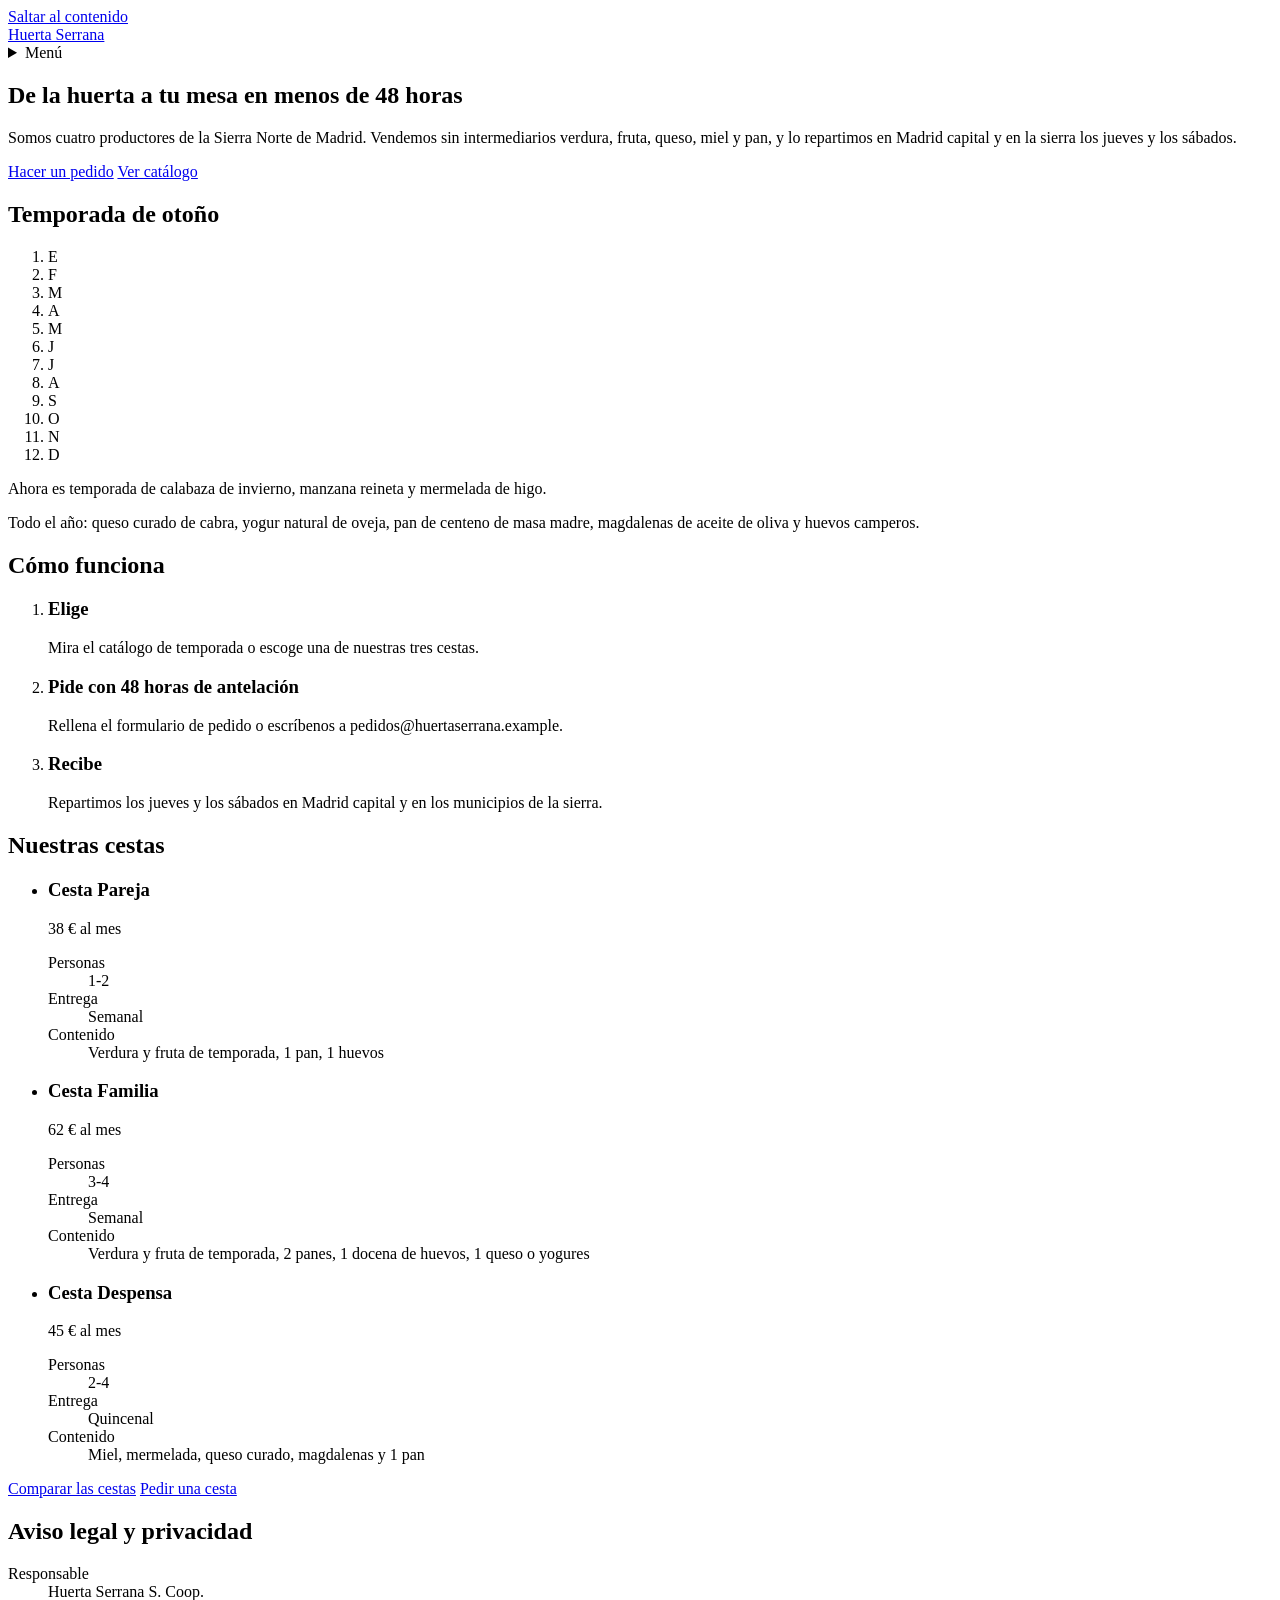
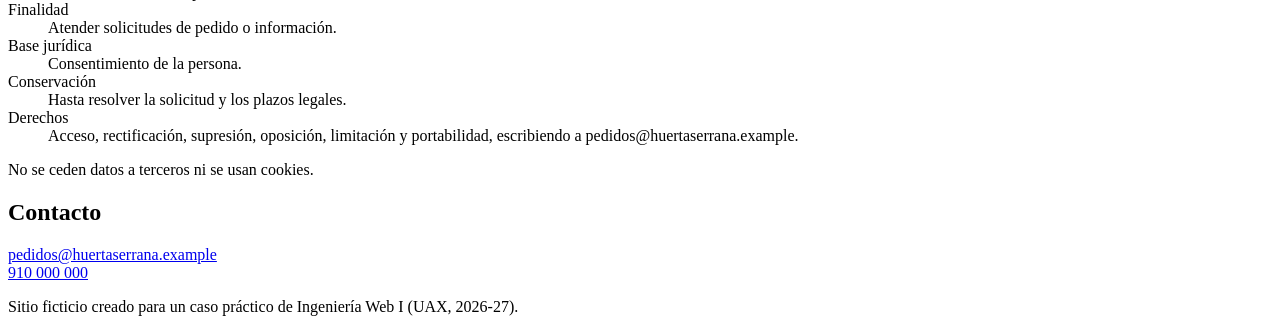
==== index.html @ 0a8d29fd "feat: esqueleto HTML semántico de la página de inicio" ====
<!doctype html>
<html lang="es">
  <head>
    <meta charset="utf-8">
    <meta name="viewport" content="width=device-width, initial-scale=1">
    <title>Huerta Serrana · De la huerta a tu mesa en menos de 48 horas</title>
    <meta name="description" content="Cooperativa de cuatro productores de la Sierra Norte de Madrid. Verdura, fruta, queso, miel y pan de temporada con reparto los jueves y los sábados.">
    <link rel="stylesheet" href="css/tokens.css">
  </head>
  <body>
    <a class="saltar" href="#contenido">Saltar al contenido</a>

    <header class="cabecera">
      <a class="cabecera__logo" href="index.html">Huerta Serrana</a>
      <details class="menu">
        <summary class="menu__boton">Menú</summary>
        <nav class="menu__nav" aria-label="Principal">
          <ul class="menu__lista">
            <li><a class="menu__enlace" href="index.html" aria-current="page">Inicio</a></li>
            <li><a class="menu__enlace" href="catalogo.html">Catálogo</a></li>
            <li><a class="menu__enlace" href="productores.html">Productores</a></li>
            <li><a class="menu__enlace" href="contacto.html">Contacto y pedido</a></li>
          </ul>
        </nav>
      </details>
    </header>

    <main id="contenido" tabindex="-1">
      <section class="portada">
        <h1 class="portada__titulo">De la huerta a tu mesa en menos de 48 horas</h1>
        <p class="portada__texto">
          Somos cuatro productores de la Sierra Norte de Madrid. Vendemos sin intermediarios
          verdura, fruta, queso, miel y pan, y lo repartimos en Madrid capital y en la sierra
          los jueves y los sábados.
        </p>
        <p class="portada__acciones">
          <a class="boton" href="contacto.html#pedido">Hacer un pedido</a>
          <a class="enlace-flecha" href="catalogo.html">Ver catálogo</a>
        </p>
      </section>

      <aside class="aviso" aria-labelledby="aviso-titulo">
        <h2 class="aviso__titulo" id="aviso-titulo">Temporada de otoño</h2>
        <ol class="meses" aria-hidden="true">
          <li class="meses__mes">E</li>
          <li class="meses__mes">F</li>
          <li class="meses__mes">M</li>
          <li class="meses__mes">A</li>
          <li class="meses__mes">M</li>
          <li class="meses__mes">J</li>
          <li class="meses__mes">J</li>
          <li class="meses__mes">A</li>
          <li class="meses__mes meses__mes--actual">S</li>
          <li class="meses__mes meses__mes--actual">O</li>
          <li class="meses__mes meses__mes--actual">N</li>
          <li class="meses__mes">D</li>
        </ol>
        <p class="aviso__texto">
          Ahora es temporada de calabaza de invierno, manzana reineta y mermelada de higo.
        </p>
        <p class="aviso__texto">
          Todo el año: queso curado de cabra, yogur natural de oveja, pan de centeno de masa
          madre, magdalenas de aceite de oliva y huevos camperos.
        </p>
      </aside>

      <section class="pasos" aria-labelledby="pasos-titulo">
        <h2 id="pasos-titulo">Cómo funciona</h2>
        <ol class="pasos__lista">
          <li class="pasos__paso">
            <h3 class="pasos__titulo">Elige</h3>
            <p>Mira el catálogo de temporada o escoge una de nuestras tres cestas.</p>
          </li>
          <li class="pasos__paso">
            <h3 class="pasos__titulo">Pide con 48 horas de antelación</h3>
            <p>Rellena el formulario de pedido o escríbenos a pedidos@huertaserrana.example.</p>
          </li>
          <li class="pasos__paso">
            <h3 class="pasos__titulo">Recibe</h3>
            <p>Repartimos los jueves y los sábados en Madrid capital y en los municipios de la sierra.</p>
          </li>
        </ol>
      </section>

      <section class="cestas" aria-labelledby="cestas-titulo">
        <h2 id="cestas-titulo">Nuestras cestas</h2>
        <ul class="cestas__lista">
          <li>
            <article class="etiqueta">
              <h3 class="etiqueta__nombre">Cesta Pareja</h3>
              <p class="etiqueta__precio">
                <data value="38">38 €</data> <span class="etiqueta__unidad">al mes</span>
              </p>
              <dl class="etiqueta__datos">
                <dt>Personas</dt>
                <dd>1-2</dd>
                <dt>Entrega</dt>
                <dd>Semanal</dd>
                <dt>Contenido</dt>
                <dd>Verdura y fruta de temporada, 1 pan, 1 huevos</dd>
              </dl>
            </article>
          </li>
          <li>
            <article class="etiqueta">
              <h3 class="etiqueta__nombre">Cesta Familia</h3>
              <p class="etiqueta__precio">
                <data value="62">62 €</data> <span class="etiqueta__unidad">al mes</span>
              </p>
              <dl class="etiqueta__datos">
                <dt>Personas</dt>
                <dd>3-4</dd>
                <dt>Entrega</dt>
                <dd>Semanal</dd>
                <dt>Contenido</dt>
                <dd>Verdura y fruta de temporada, 2 panes, 1 docena de huevos, 1 queso o yogures</dd>
              </dl>
            </article>
          </li>
          <li>
            <article class="etiqueta">
              <h3 class="etiqueta__nombre">Cesta Despensa</h3>
              <p class="etiqueta__precio">
                <data value="45">45 €</data> <span class="etiqueta__unidad">al mes</span>
              </p>
              <dl class="etiqueta__datos">
                <dt>Personas</dt>
                <dd>2-4</dd>
                <dt>Entrega</dt>
                <dd>Quincenal</dd>
                <dt>Contenido</dt>
                <dd>Miel, mermelada, queso curado, magdalenas y 1 pan</dd>
              </dl>
            </article>
          </li>
        </ul>
        <p class="cestas__acciones">
          <a class="enlace-flecha" href="contacto.html#comparar">Comparar las cestas</a>
          <a class="enlace-flecha" href="contacto.html#pedido">Pedir una cesta</a>
        </p>
      </section>
    </main>

    <footer class="pie">
      <section class="pie__bloque" id="privacidad" aria-labelledby="privacidad-titulo">
        <h2 class="pie__titulo" id="privacidad-titulo">Aviso legal y privacidad</h2>
        <dl class="pie__datos">
          <dt>Responsable</dt>
          <dd>Huerta Serrana S. Coop.</dd>
          <dt>Finalidad</dt>
          <dd>Atender solicitudes de pedido o información.</dd>
          <dt>Base jurídica</dt>
          <dd>Consentimiento de la persona.</dd>
          <dt>Conservación</dt>
          <dd>Hasta resolver la solicitud y los plazos legales.</dd>
          <dt>Derechos</dt>
          <dd>Acceso, rectificación, supresión, oposición, limitación y portabilidad, escribiendo a pedidos@huertaserrana.example.</dd>
        </dl>
        <p>No se ceden datos a terceros ni se usan cookies.</p>
      </section>
      <section class="pie__bloque" aria-labelledby="pie-contacto-titulo">
        <h2 class="pie__titulo" id="pie-contacto-titulo">Contacto</h2>
        <p>
          <a href="mailto:pedidos@huertaserrana.example">pedidos@huertaserrana.example</a><br>
          <a href="tel:+34910000000">910 000 000</a>
        </p>
        <p class="pie__nota">Sitio ficticio creado para un caso práctico de Ingeniería Web I (UAX, 2026-27).</p>
      </section>
    </footer>
  </body>
</html>
---- css/tokens.css ----
/* ==========================================================================
   tokens.css · Sistema de diseño de Huerta Serrana
   --------------------------------------------------------------------------
   Único sitio del proyecto donde se escriben colores, tamaños y distancias.
   El resto de hojas solo usa var(--...). Para cambiar un color de la web,
   se cambia aquí y se propaga a todas las páginas.

   Dos capas:
   1. Paleta (--color-*): los colores de marca tal cual (Anexo C).
   2. Roles (--ui-*): para qué se usa cada color. Los componentes usan
      roles, así el modo oscuro solo redefine roles, no componentes.
   ========================================================================== */

:root {
  /* ---- 1. Paleta de marca (Anexo C) ---------------------------------- */
  --color-primario: #2f5d3a; /* Verde sierra */
  --color-fondo: #faf6ec; /* Crema */
  --color-acento: #b5532a; /* Tierra */
  --color-texto: #1f2a22; /* Tinta */
  --color-superficie: #e8e2d2; /* Arena */
  --color-destacado: #f2b134; /* Miel: solo decorativo o con Tinta encima */
  --color-apagado: #8a8f86; /* Gris musgo: NO apto para texto pequeño */
  --color-blanco: #ffffff;

  /* Colores auxiliares del modo oscuro (derivados de Tinta, ver doc 02) */
  --color-noche: #1f2a22;
  --color-noche-superficie: #2a382e;

  /* ---- 2. Roles de color (modo claro) --------------------------------
     Ratios WCAG calculados en docs/02-diseno-sistema-visual.md */
  --ui-fondo: var(--color-fondo);
  --ui-texto: var(--color-texto); /* 13,78:1 sobre Crema */
  --ui-titulo: var(--color-primario); /* 7,08:1 sobre Crema */
  --ui-enlace: var(--color-primario);
  --ui-superficie: var(--color-superficie); /* Tinta encima: 11,50:1 */
  --ui-borde: var(--color-apagado); /* Solo bordes (no texto): 3,06:1 */
  --ui-foco: var(--color-acento); /* Contorno de foco: 4,59:1 sobre Crema, 3,83:1 sobre Arena */
  --ui-boton-fondo: var(--color-primario);
  --ui-boton-texto: var(--color-blanco); /* 7,64:1 */
  --ui-boton2-fondo: var(--color-acento);
  --ui-boton2-texto: var(--color-blanco); /* 4,96:1 */
  --ui-destacado-fondo: var(--color-destacado);
  --ui-destacado-texto: var(--color-texto); /* Tinta sobre Miel: 7,87:1 */
  --ui-error: var(--color-acento);
  --ui-sombra: rgb(31 42 34 / 0.15); /* Tinta al 15 % */

  /* ---- 3. Tipografía: fuentes del sistema, sin descargas -------------- */
  --fuente-texto: system-ui, -apple-system, "Segoe UI", Roboto, "Helvetica Neue", Arial, sans-serif;
  --fuente-titulos: Georgia, "Times New Roman", serif;

  /* Escala modular 1,25 (tercera mayor) sobre 1rem = 16 px por defecto.
     En rem para respetar el tamaño de letra que elija cada persona. */
  --tam-xs: 0.8rem; /* 12,8 px: solo etiquetas en mayúsculas, nunca párrafos */
  --tam-sm: 0.875rem; /* 14 px */
  --tam-base: 1rem; /* 16 px: cuerpo de texto */
  --tam-md: 1.25rem; /* 20 px: h3 */
  --tam-lg: 1.563rem; /* 25 px: h2 */
  --tam-xl: 1.953rem; /* 31 px: h1 de páginas interiores */
  --tam-hero: clamp(2rem, 1.4rem + 3vw, 3.052rem); /* h1 de portada, fluido */

  --interlineado: 1.6;
  --interlineado-titulo: 1.2;
  --peso-normal: 400;
  --peso-negrita: 700;

  /* ---- 4. Espaciado: escala de 4 en 4 px expresada en rem ------------- */
  --espacio-1: 0.25rem; /* 4 px */
  --espacio-2: 0.5rem; /* 8 px */
  --espacio-3: 0.75rem; /* 12 px */
  --espacio-4: 1rem; /* 16 px: margen lateral en móvil */
  --espacio-5: 1.5rem; /* 24 px */
  --espacio-6: 2rem; /* 32 px */
  --espacio-7: 3rem; /* 48 px: separación entre secciones */
  --espacio-8: 4rem; /* 64 px */

  /* ---- 5. Formas ------------------------------------------------------ */
  --radio-sm: 0.25rem;
  --radio-md: 0.5rem;
  --radio-lg: 1rem;
  --radio-pildora: 999px;
  --borde-fino: 1px;
  --borde-grueso: 3px; /* También el grosor del contorno de foco */
  --sombra-tarjeta: 0 1px 3px var(--ui-sombra);

  /* ---- 6. Maquetación ------------------------------------------------- */
  --ancho-max: 72rem; /* 1152 px: contenedor en escritorio */
  --ancho-lectura: 65ch; /* Línea de texto cómoda */
  --tarjeta-min: 16rem; /* Ancho mínimo de tarjeta en la rejilla */
  --objetivo-tactil: 2.75rem; /* 44 px: tamaño mínimo de botones y enlaces */
  --duracion: 200ms;

  /* Breakpoints (no pueden ser variables dentro de @media, se documentan):
     48em = 768 px · 80em = 1280 px */
}

/* ---- Modo oscuro (RF10): solo se redefinen roles ------------------- */
@media (prefers-color-scheme: dark) {
  :root {
    --ui-fondo: var(--color-noche);
    --ui-texto: var(--color-fondo); /* Crema sobre Tinta: 13,78:1 */
    --ui-titulo: var(--color-destacado); /* Miel sobre Tinta: 7,87:1 */
    --ui-enlace: var(--color-destacado);
    --ui-superficie: var(--color-noche-superficie); /* Crema encima: 11,42:1 */
    --ui-borde: var(--color-apagado); /* 4,50:1 sobre Tinta */
    --ui-foco: var(--color-destacado);
    --ui-boton-fondo: var(--color-destacado);
    --ui-boton-texto: var(--color-texto); /* Tinta sobre Miel: 7,87:1 */
    --ui-boton2-fondo: var(--color-superficie);
    --ui-boton2-texto: var(--color-texto); /* Tinta sobre Arena: 11,50:1 */
    --ui-error: var(--color-destacado);
    --ui-sombra: rgb(0 0 0 / 0.4);
  }
}
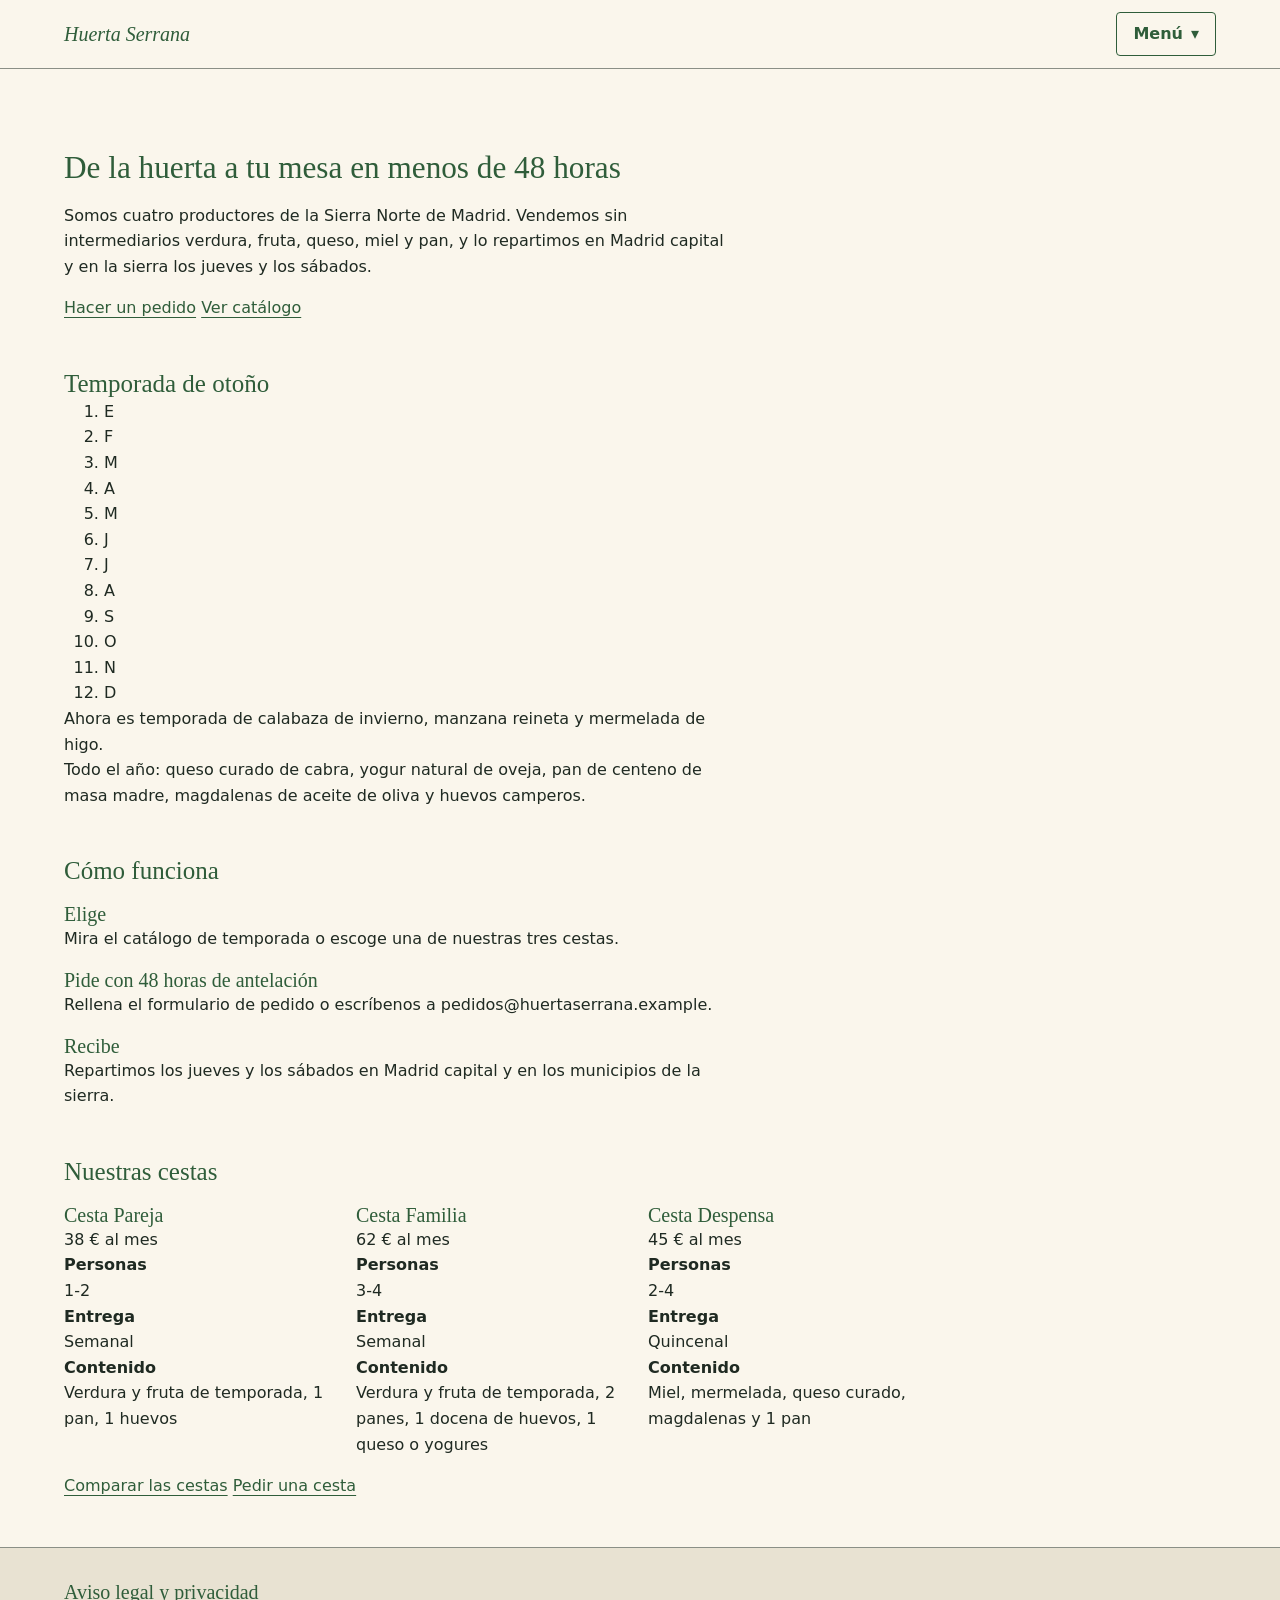
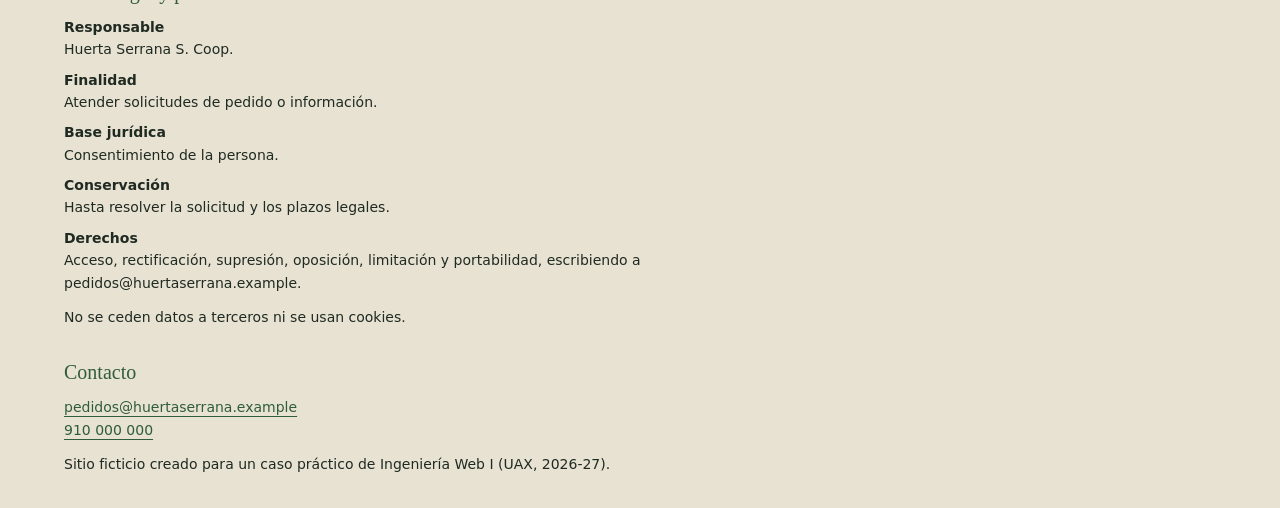
==== commit 38e34b0c: "merge: fase B, maqueta móvil" ====
--- a/index.html
+++ b/index.html
@@ -6,6 +6,8 @@
     <title>Huerta Serrana · De la huerta a tu mesa en menos de 48 horas</title>
     <meta name="description" content="Cooperativa de cuatro productores de la Sierra Norte de Madrid. Verdura, fruta, queso, miel y pan de temporada con reparto los jueves y los sábados.">
     <link rel="stylesheet" href="css/tokens.css">
+    <link rel="stylesheet" href="css/base.css">
+    <link rel="stylesheet" href="css/layout.css">
   </head>
   <body>
     <a class="saltar" href="#contenido">Saltar al contenido</a>
--- a/css/tokens.css
+++ b/css/tokens.css
@@ -85,9 +85,10 @@
   /* ---- 6. Maquetación ------------------------------------------------- */
   --ancho-max: 72rem; /* 1152 px: contenedor en escritorio */
   --ancho-lectura: 65ch; /* Línea de texto cómoda */
-  --tarjeta-min: 16rem; /* Ancho mínimo de tarjeta en la rejilla */
+  --tarjeta-min: min(100%, 16rem); /* Ancho mínimo de tarjeta (o todo el ancho si no cabe) */
   --objetivo-tactil: 2.75rem; /* 44 px: tamaño mínimo de botones y enlaces */
   --duracion: 200ms;
+  --capa-menu: 10; /* El menú desplegable queda por encima del contenido */
 
   /* Breakpoints (no pueden ser variables dentro de @media, se documentan):
      48em = 768 px · 80em = 1280 px */
--- a/css/base.css
+++ b/css/base.css
@@ -0,0 +1,148 @@
+/* ==========================================================================
+   base.css · Reset y estilos de los elementos HTML
+   --------------------------------------------------------------------------
+   Aquí solo hay selectores de elemento (body, h1, a…), nunca clases.
+   Todos los valores vienen de tokens.css.
+   ========================================================================== */
+
+/* ---- Reset mínimo ---------------------------------------------------- */
+
+/* El ancho de una caja incluye su padding y su borde: las cuentas cuadran. */
+*,
+*::before,
+*::after {
+  box-sizing: border-box;
+}
+
+/* Quitamos los márgenes por defecto: el espaciado lo decide layout.css. */
+body,
+h1,
+h2,
+h3,
+p,
+ul,
+ol,
+dl,
+dd,
+figure,
+fieldset {
+  margin: 0;
+}
+
+/* Los formularios del navegador y las barras de desplazamiento siguen al tema. */
+:root {
+  color-scheme: light dark;
+}
+
+/* ---- Página ----------------------------------------------------------- */
+
+body {
+  background-color: var(--ui-fondo);
+  color: var(--ui-texto);
+  font-family: var(--fuente-texto);
+  font-size: var(--tam-base);
+  line-height: var(--interlineado);
+  /* Evita que el móvil agrande el texto por su cuenta al girar la pantalla. */
+  -webkit-text-size-adjust: 100%;
+  text-size-adjust: 100%;
+}
+
+/* ---- Tipografía ------------------------------------------------------- */
+
+h1,
+h2,
+h3 {
+  color: var(--ui-titulo);
+  font-family: var(--fuente-titulos);
+  font-weight: var(--peso-normal);
+  line-height: var(--interlineado-titulo);
+  /* Reparte las palabras entre líneas para no dejar una sola al final. */
+  text-wrap: balance;
+}
+
+h1 {
+  font-size: var(--tam-xl);
+}
+
+h2 {
+  font-size: var(--tam-lg);
+}
+
+h3 {
+  font-size: var(--tam-md);
+}
+
+/* Líneas de texto de una longitud cómoda de leer. */
+p,
+li,
+dd {
+  max-width: var(--ancho-lectura);
+}
+
+strong,
+dt {
+  font-weight: var(--peso-negrita);
+}
+
+/* ---- Enlaces ---------------------------------------------------------- */
+
+a {
+  color: var(--ui-enlace);
+  text-decoration-thickness: var(--borde-fino);
+  text-underline-offset: var(--espacio-1);
+}
+
+a:hover {
+  text-decoration-thickness: var(--borde-grueso);
+}
+
+/* Foco visible para teclado (V04). :focus-visible no lo muestra al hacer clic. */
+:focus-visible {
+  outline: var(--borde-grueso) solid var(--ui-foco);
+  outline-offset: var(--borde-grueso);
+}
+
+/* main recibe el foco desde «Saltar al contenido»; no necesita contorno. */
+main:focus {
+  outline: none;
+}
+
+/* ---- Imágenes y multimedia ------------------------------------------- */
+
+img,
+svg {
+  display: block;
+  max-width: 100%;
+  height: auto;
+}
+
+/* ---- Formularios: heredan la letra de la página ---------------------- */
+
+input,
+select,
+textarea,
+button {
+  font: inherit;
+  color: inherit;
+}
+
+/* Un control nunca más ancho que su contenedor (un select con opciones largas
+   desbordaba 90 px a 360 px: bug B01). */
+input,
+select,
+textarea {
+  max-width: 100%;
+}
+
+/* ---- Movimiento reducido (RF10) -------------------------------------- */
+
+/* Si la persona pide menos movimiento, se anulan animaciones y transiciones. */
+@media (prefers-reduced-motion: reduce) {
+  *,
+  *::before,
+  *::after {
+    animation-duration: 0s;
+    transition-duration: 0s;
+    scroll-behavior: auto;
+  }
+}
--- a/css/layout.css
+++ b/css/layout.css
@@ -0,0 +1,185 @@
+/* ==========================================================================
+   layout.css · Estructura de la página (mobile-first)
+   --------------------------------------------------------------------------
+   Cabecera, menú, contenido principal, pie y rejillas de las listas.
+   Las reglas para pantallas grandes se añaden en la fase D (768 y 1280 px).
+   ========================================================================== */
+
+/* ---- Márgenes laterales sin contenedores extra -------------------------
+   En móvil, 16 px a cada lado. En pantallas anchas, el margen crece para que
+   el contenido no pase de --ancho-max y quede centrado. */
+.cabecera,
+main,
+.pie {
+  padding-inline: max(var(--espacio-4), calc((100% - var(--ancho-max)) / 2));
+}
+
+/* ---- Enlace «Saltar al contenido» (RF1) --------------------------------
+   Fuera de la pantalla hasta que recibe el foco con Tab. */
+.saltar {
+  position: absolute;
+  top: var(--espacio-2);
+  left: var(--espacio-2);
+  z-index: calc(var(--capa-menu) + 1);
+  padding: var(--espacio-2) var(--espacio-4);
+  background-color: var(--ui-boton-fondo);
+  color: var(--ui-boton-texto);
+  border-radius: var(--radio-sm);
+  transform: translateY(-200%);
+}
+
+.saltar:focus {
+  transform: none;
+}
+
+/* ---- Cabecera -------------------------------------------------------- */
+
+.cabecera {
+  position: relative; /* Referencia para el menú desplegable */
+  display: flex;
+  align-items: center;
+  justify-content: space-between;
+  gap: var(--espacio-4);
+  padding-block: var(--espacio-3);
+  border-bottom: var(--borde-fino) solid var(--ui-borde);
+}
+
+.cabecera__logo {
+  font-family: var(--fuente-titulos);
+  font-size: var(--tam-md);
+  font-style: italic;
+  color: var(--ui-titulo);
+  text-decoration: none;
+}
+
+/* ---- Menú plegable sin JavaScript (details/summary) ------------------ */
+
+.menu__boton {
+  display: flex;
+  align-items: center;
+  gap: var(--espacio-2);
+  min-height: var(--objetivo-tactil);
+  padding-inline: var(--espacio-4);
+  border: var(--borde-fino) solid var(--ui-enlace);
+  border-radius: var(--radio-sm);
+  color: var(--ui-enlace);
+  font-weight: var(--peso-negrita);
+  cursor: pointer;
+  list-style: none; /* Quita el triángulo por defecto */
+}
+
+.menu__boton::-webkit-details-marker {
+  display: none; /* Safari antiguo */
+}
+
+/* Flecha propia que gira al abrir el menú */
+.menu__boton::after {
+  content: "▾";
+  transition: transform var(--duracion);
+}
+
+.menu[open] .menu__boton::after {
+  transform: rotate(180deg);
+}
+
+/* El menú abierto ocupa todo el ancho bajo la cabecera */
+.menu__nav {
+  position: absolute;
+  top: 100%;
+  left: 0;
+  right: 0;
+  z-index: var(--capa-menu);
+  padding: var(--espacio-2) var(--espacio-4) var(--espacio-4);
+  background-color: var(--ui-fondo);
+  border-bottom: var(--borde-fino) solid var(--ui-borde);
+  box-shadow: var(--sombra-tarjeta);
+}
+
+.menu__lista {
+  padding: 0;
+  list-style: none;
+}
+
+.menu__enlace {
+  display: flex;
+  align-items: center;
+  min-height: var(--objetivo-tactil);
+  color: var(--ui-texto);
+  text-decoration: none;
+}
+
+/* Página actual: negrita + subrayado Miel (decorativo; la negrita ya la distingue) */
+.menu__enlace[aria-current="page"] {
+  font-weight: var(--peso-negrita);
+  color: var(--ui-enlace);
+  text-decoration: underline;
+  text-decoration-color: var(--ui-destacado-fondo);
+  text-decoration-thickness: var(--borde-grueso);
+}
+
+/* ---- Contenido principal --------------------------------------------- */
+
+main {
+  padding-block: var(--espacio-6) var(--espacio-7);
+}
+
+/* Separación entre texto seguido dentro de main */
+main > * + * {
+  margin-block-start: var(--espacio-4);
+}
+
+/* Más aire entre los bloques grandes de la página */
+main > :is(section, aside, div) {
+  margin-block-start: var(--espacio-7);
+}
+
+/* Separación entre el título de cada sección y su contenido */
+section > * + * {
+  margin-block-start: var(--espacio-4);
+}
+
+/* ---- Rejillas de listas ------------------------------------------------
+   auto-fill + minmax: caben tantas columnas como permite el ancho, sin
+   media queries. En móvil sale una sola columna. */
+.pasos__lista,
+.cestas__lista,
+.catalogo__lista,
+.productores__fichas {
+  display: grid;
+  gap: var(--espacio-4);
+  padding: 0;
+  list-style: none;
+}
+
+.cestas__lista,
+.catalogo__lista {
+  grid-template-columns: repeat(auto-fill, minmax(var(--tarjeta-min), 1fr));
+}
+
+.productores {
+  display: grid;
+  gap: var(--espacio-6);
+}
+
+/* ---- Pie de página --------------------------------------------------- */
+
+.pie {
+  display: grid;
+  gap: var(--espacio-6);
+  padding-block: var(--espacio-6);
+  background-color: var(--ui-superficie);
+  border-top: var(--borde-fino) solid var(--ui-borde);
+  font-size: var(--tam-sm);
+}
+
+.pie__bloque > * + * {
+  margin-block-start: var(--espacio-3);
+}
+
+.pie__titulo {
+  font-size: var(--tam-md);
+}
+
+.pie__datos dd {
+  margin-block-end: var(--espacio-2);
+}
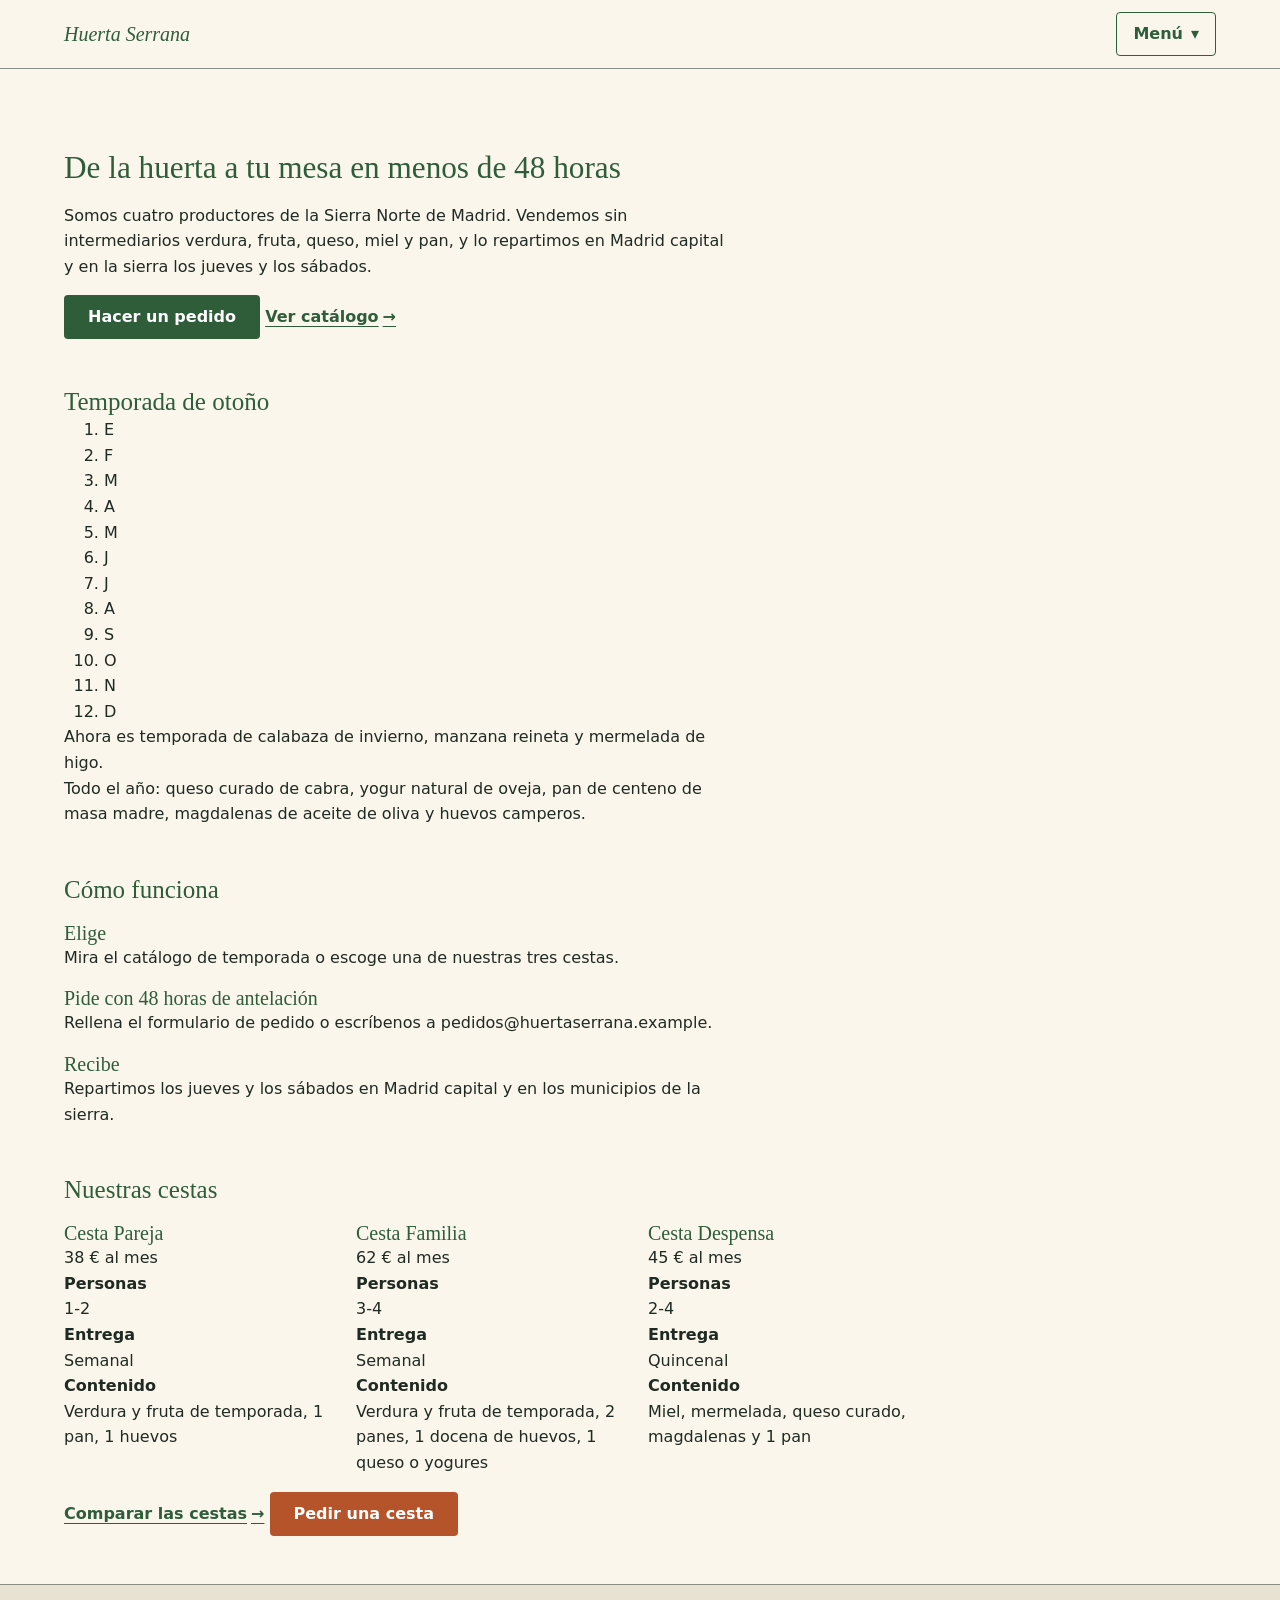
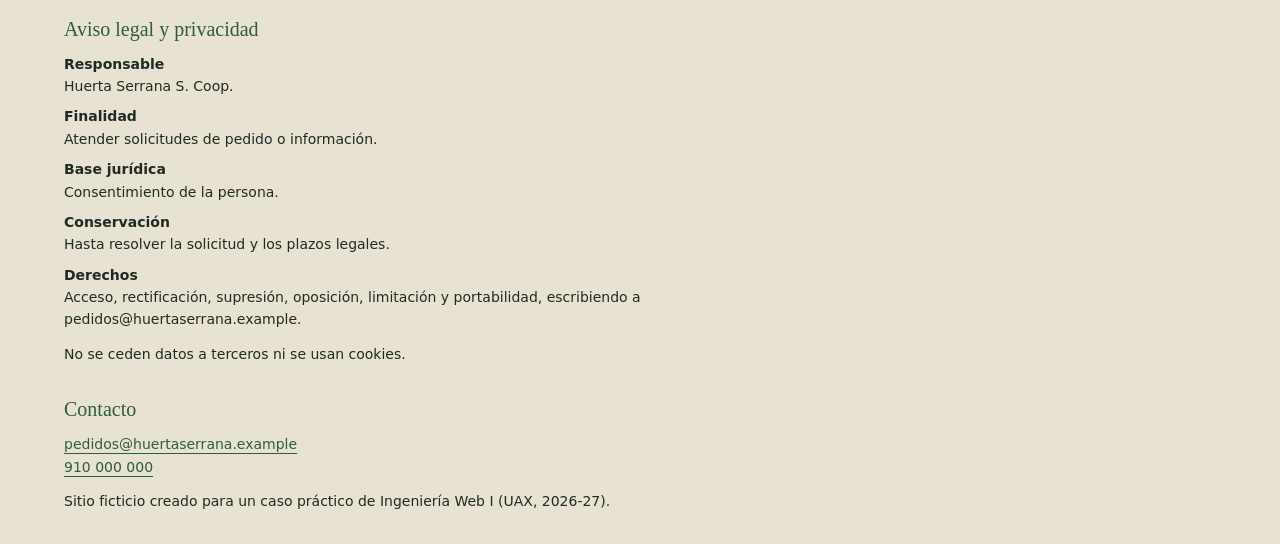
==== commit 48c2fb40: "feat: componente botón y enlace con flecha" ====
--- a/index.html
+++ b/index.html
@@ -8,6 +8,7 @@
     <link rel="stylesheet" href="css/tokens.css">
     <link rel="stylesheet" href="css/base.css">
     <link rel="stylesheet" href="css/layout.css">
+    <link rel="stylesheet" href="css/components.css">
   </head>
   <body>
     <a class="saltar" href="#contenido">Saltar al contenido</a>
@@ -138,7 +139,7 @@
         </ul>
         <p class="cestas__acciones">
           <a class="enlace-flecha" href="contacto.html#comparar">Comparar las cestas</a>
-          <a class="enlace-flecha" href="contacto.html#pedido">Pedir una cesta</a>
+          <a class="boton boton--secundario" href="contacto.html#pedido">Pedir una cesta</a>
         </p>
       </section>
     </main>
--- a/css/tokens.css
+++ b/css/tokens.css
@@ -89,6 +89,7 @@
   --objetivo-tactil: 2.75rem; /* 44 px: tamaño mínimo de botones y enlaces */
   --duracion: 200ms;
   --capa-menu: 10; /* El menú desplegable queda por encima del contenido */
+  --tabla-min: 40rem; /* Ancho mínimo de la tabla de cestas antes de desplazarse */
 
   /* Breakpoints (no pueden ser variables dentro de @media, se documentan):
      48em = 768 px · 80em = 1280 px */
--- a/css/components.css
+++ b/css/components.css
@@ -0,0 +1,54 @@
+/* ==========================================================================
+   components.css · Componentes reutilizables (BEM)
+   --------------------------------------------------------------------------
+   Un bloque por componente: .bloque, .bloque__elemento, .bloque--variante.
+   Solo usan roles (--ui-*) y escalas de tokens.css.
+   ========================================================================== */
+
+/* ---- Botón ------------------------------------------------------------
+   Llamada a la acción. Verde (principal) o Tierra (--secundario). */
+.boton {
+  display: inline-flex;
+  align-items: center;
+  justify-content: center;
+  min-height: var(--objetivo-tactil);
+  padding-inline: var(--espacio-5);
+  border: 0;
+  border-radius: var(--radio-sm);
+  background-color: var(--ui-boton-fondo);
+  color: var(--ui-boton-texto);
+  font-weight: var(--peso-negrita);
+  text-decoration: none;
+  cursor: pointer;
+  transition: background-color var(--duracion);
+}
+
+/* Al pasar el ratón se oscurece a Tinta (en modo oscuro, se aclara a Crema). */
+.boton:hover {
+  background-color: var(--ui-texto);
+  color: var(--ui-fondo);
+}
+
+.boton--secundario {
+  background-color: var(--ui-boton2-fondo);
+  color: var(--ui-boton2-texto);
+}
+
+/* ---- Enlace con flecha ------------------------------------------------
+   Acción de menor peso que un botón: «Ver catálogo →». */
+.enlace-flecha {
+  display: inline-flex;
+  align-items: center;
+  gap: var(--espacio-1);
+  min-height: var(--objetivo-tactil);
+  font-weight: var(--peso-negrita);
+}
+
+.enlace-flecha::after {
+  content: "→";
+  transition: transform var(--duracion);
+}
+
+.enlace-flecha:hover::after {
+  transform: translateX(var(--espacio-1));
+}
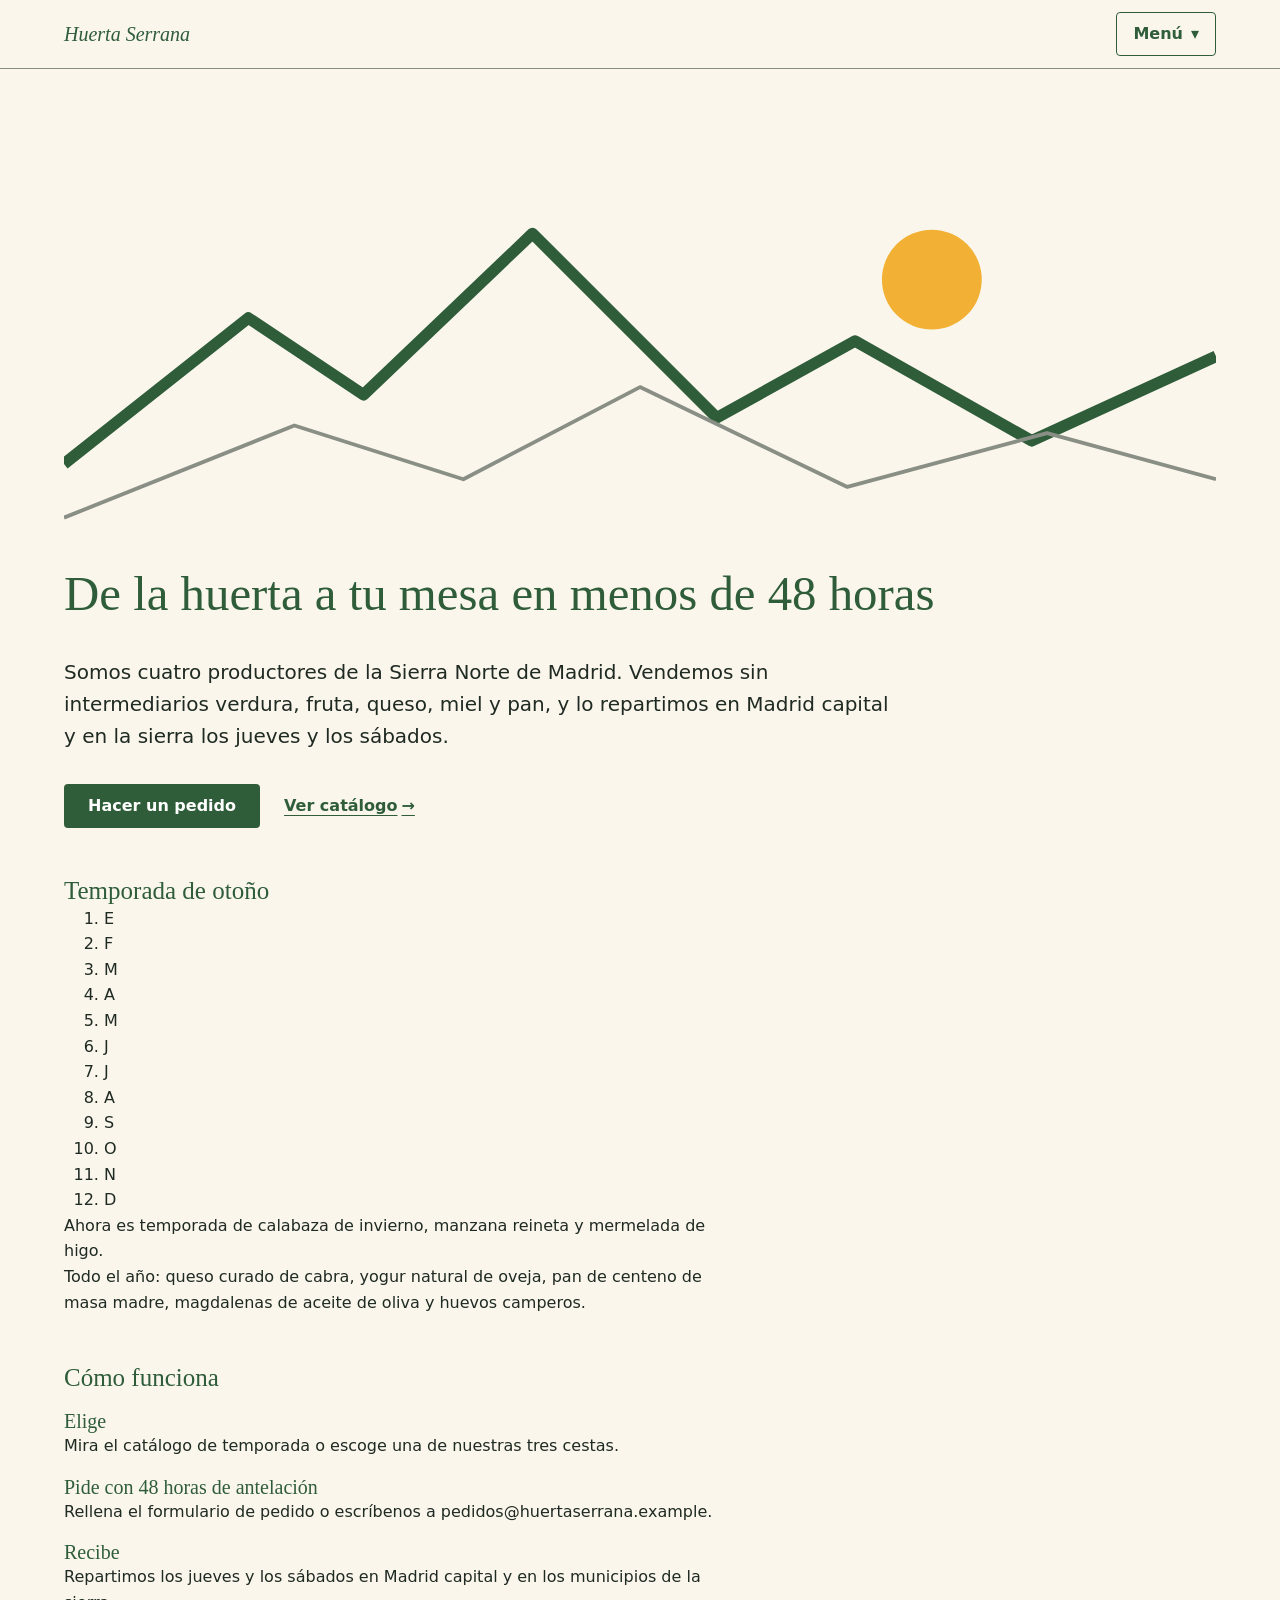
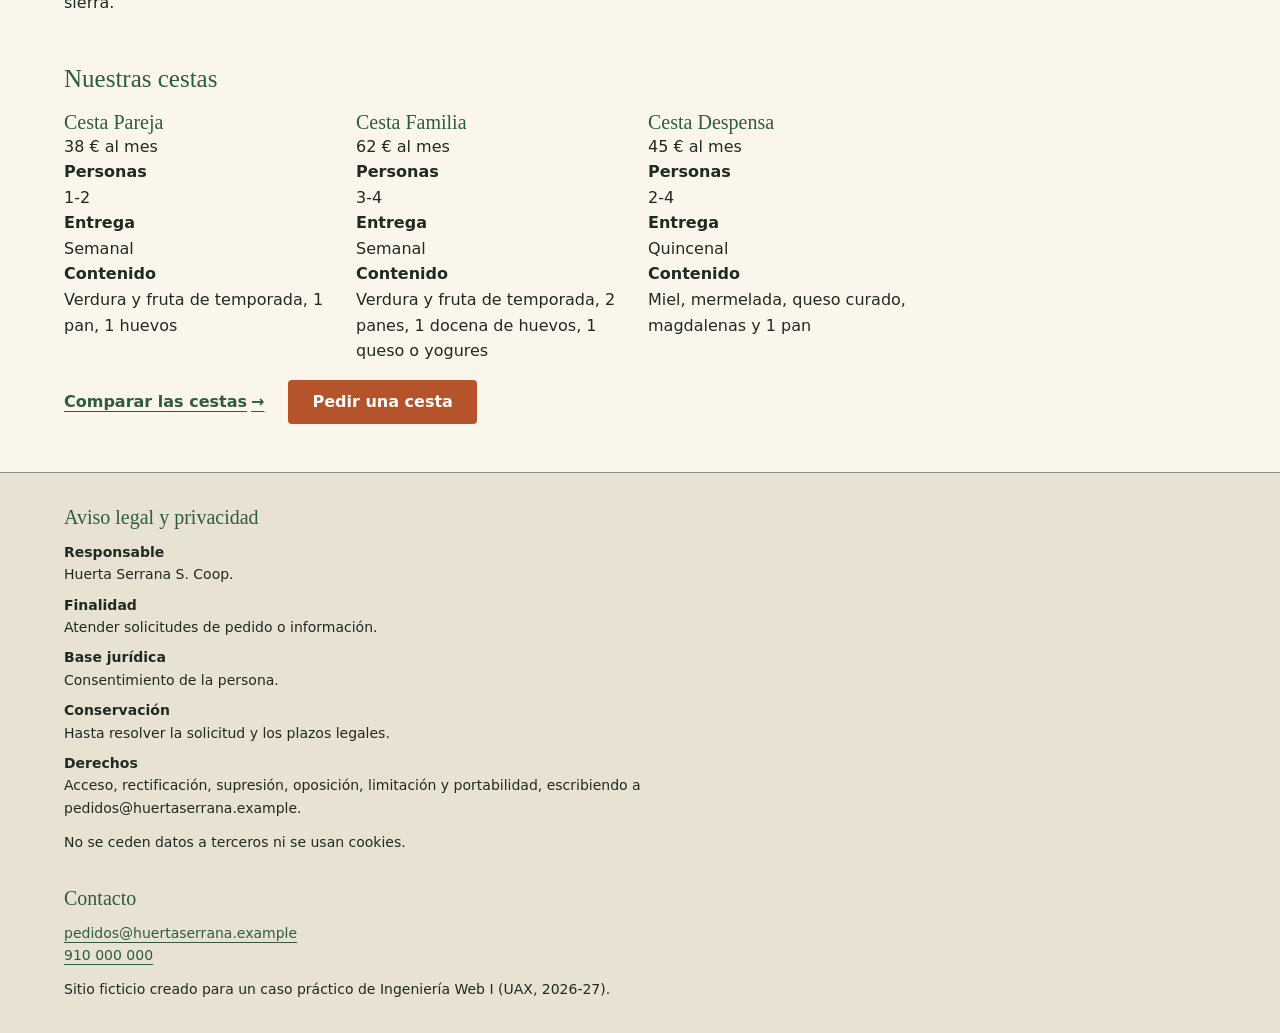
==== commit 46a8f3a9: "feat: portada con ilustración SVG de la sierra en línea" ====
--- a/index.html
+++ b/index.html
@@ -30,6 +30,11 @@
 
     <main id="contenido" tabindex="-1">
       <section class="portada">
+        <svg class="portada__ilustracion ilustracion" viewBox="0 0 300 100" width="300" height="100" aria-hidden="true" focusable="false">
+          <circle class="ilustracion__sol" cx="226" cy="34" r="13"></circle>
+          <path class="ilustracion__linea" d="M0 82 L48 44 L78 64 L122 22 L170 70 L206 50 L252 76 L300 54"></path>
+          <path class="ilustracion__linea ilustracion__linea--fondo" d="M0 96 L60 72 L104 86 L150 62 L204 88 L256 74 L300 86"></path>
+        </svg>
         <h1 class="portada__titulo">De la huerta a tu mesa en menos de 48 horas</h1>
         <p class="portada__texto">
           Somos cuatro productores de la Sierra Norte de Madrid. Vendemos sin intermediarios
--- a/css/components.css
+++ b/css/components.css
@@ -52,3 +52,49 @@
 .enlace-flecha:hover::after {
   transform: translateX(var(--espacio-1));
 }
+
+/* ---- Portada ----------------------------------------------------------
+   Titular, texto, acciones e ilustración lineal de la sierra. */
+.portada {
+  display: grid;
+  gap: var(--espacio-4);
+}
+
+.portada__titulo {
+  font-size: var(--tam-hero);
+}
+
+.portada__texto {
+  font-size: var(--tam-md);
+}
+
+.portada__acciones,
+.cestas__acciones {
+  display: flex;
+  flex-wrap: wrap;
+  align-items: center;
+  gap: var(--espacio-3) var(--espacio-5);
+}
+
+.portada__ilustracion {
+  width: 100%;
+}
+
+/* ---- Ilustración SVG en línea ------------------------------------------
+   Está en el HTML (no en un .svg aparte) para que sus colores salgan de los
+   tokens y cambien solos en modo oscuro. Es decorativa: aria-hidden. */
+.ilustracion__sol {
+  fill: var(--ui-destacado-fondo);
+}
+
+.ilustracion__linea {
+  fill: none;
+  stroke: var(--ui-titulo);
+  stroke-width: var(--borde-grueso);
+  stroke-linejoin: round;
+}
+
+.ilustracion__linea--fondo {
+  stroke: var(--ui-borde);
+  stroke-width: var(--borde-fino);
+}
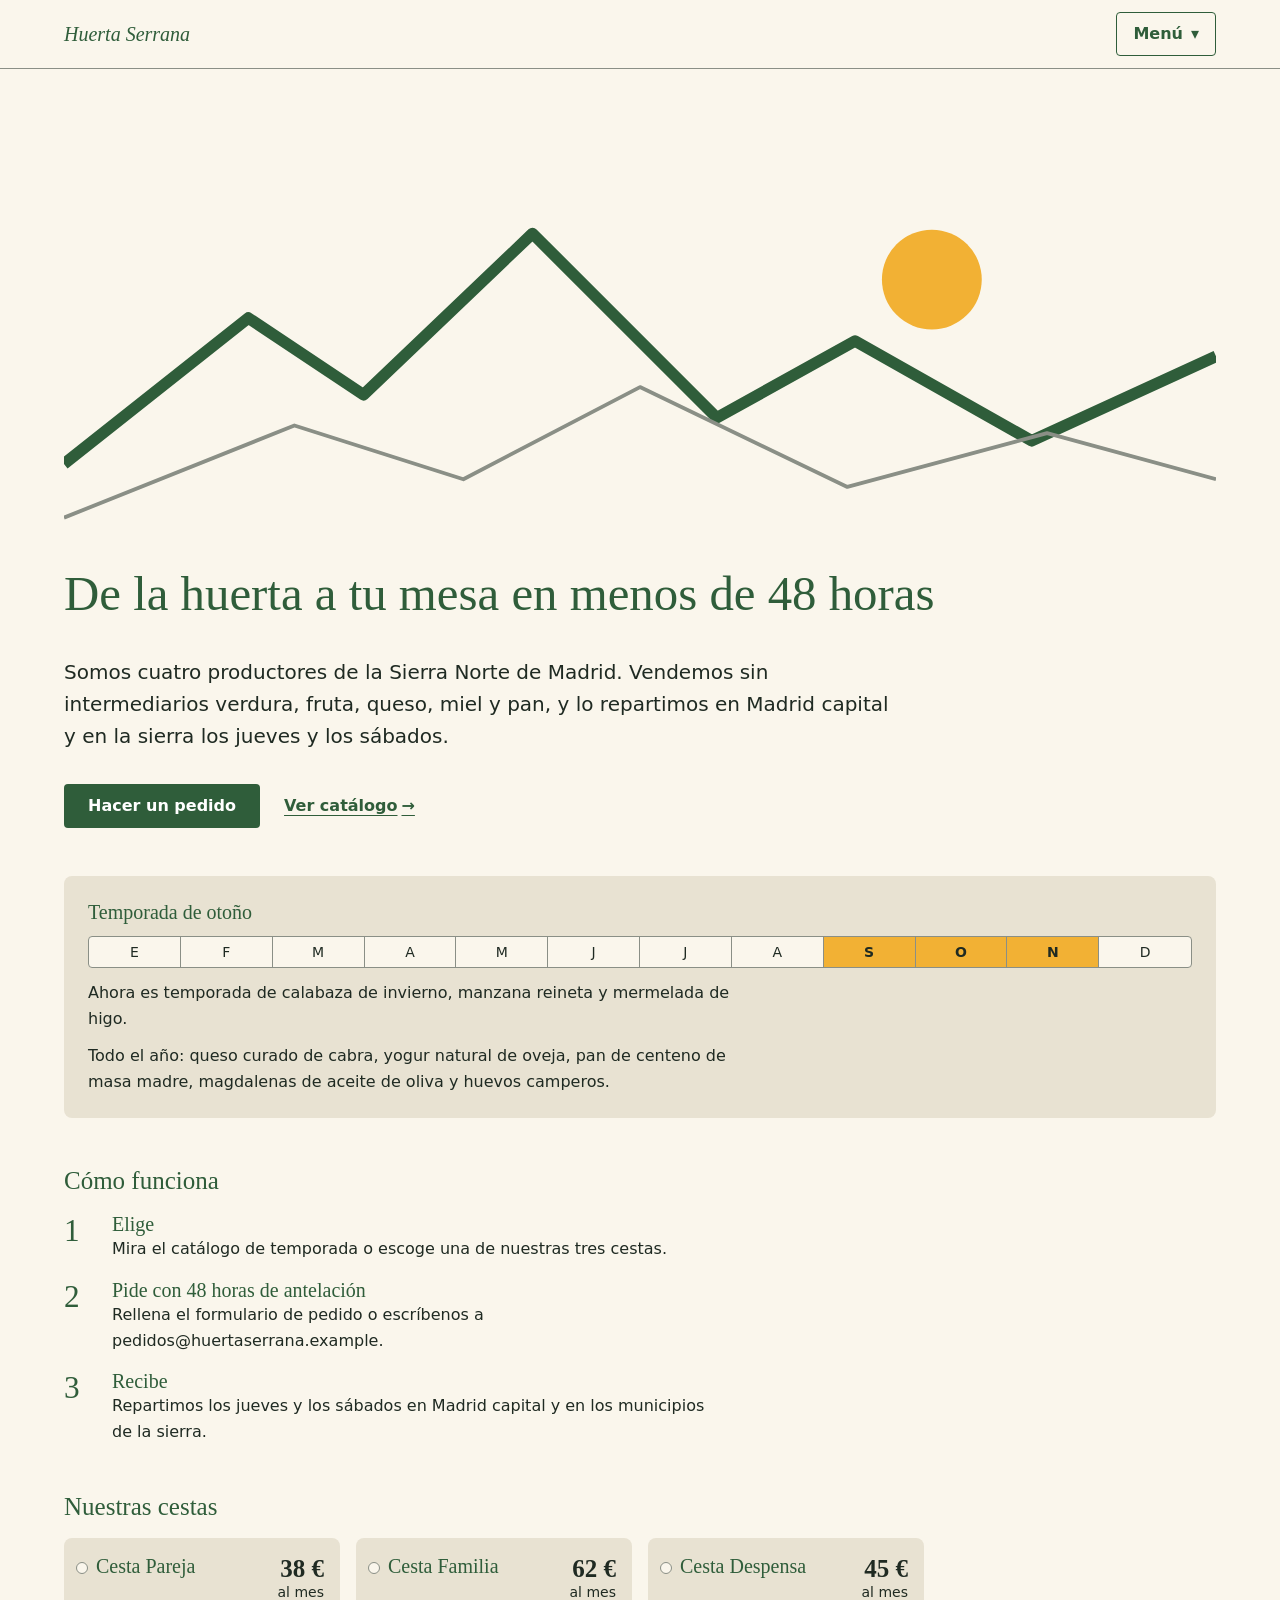
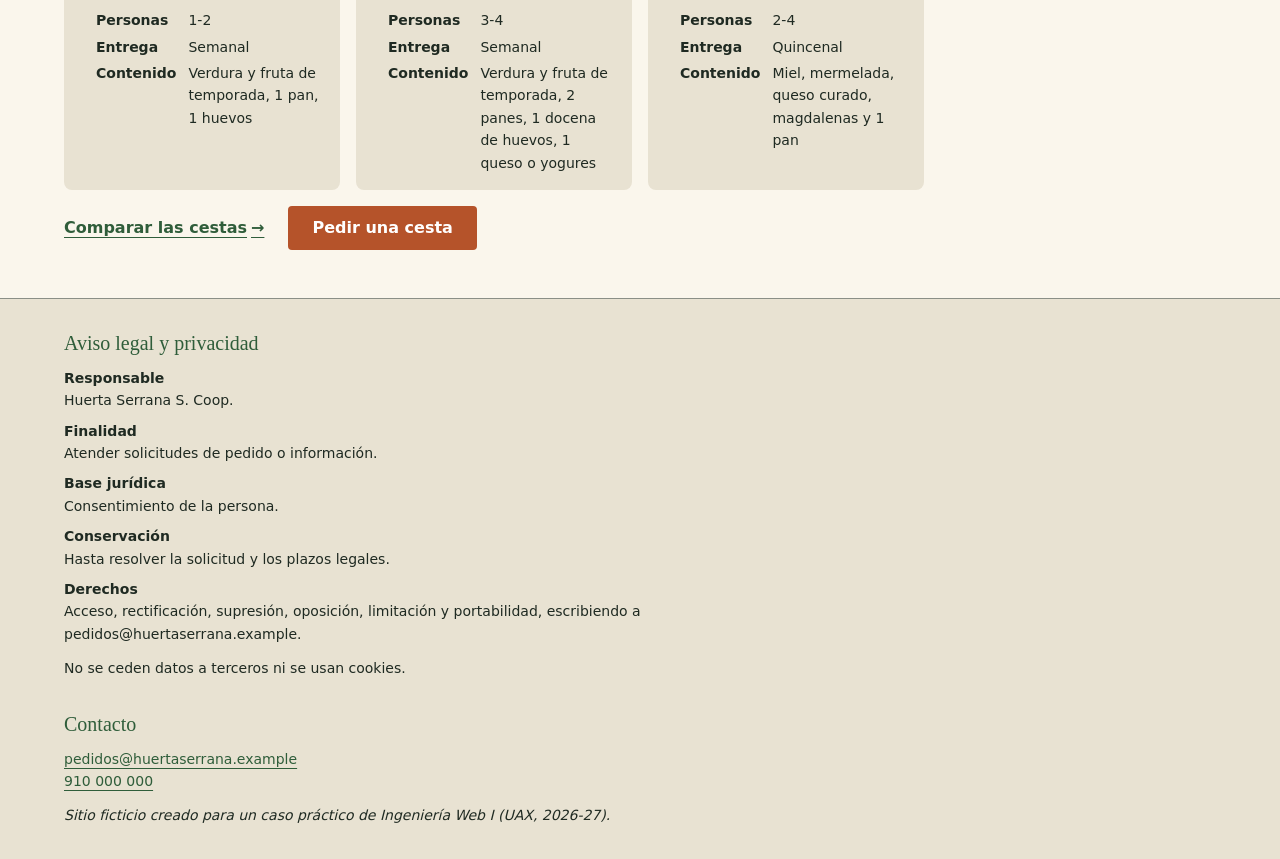
==== commit 06ce1c50: "fix: favicon SVG propio para evitar el 404 de /favicon.ico (B05)" ====
--- a/index.html
+++ b/index.html
@@ -5,6 +5,7 @@
     <meta name="viewport" content="width=device-width, initial-scale=1">
     <title>Huerta Serrana · De la huerta a tu mesa en menos de 48 horas</title>
     <meta name="description" content="Cooperativa de cuatro productores de la Sierra Norte de Madrid. Verdura, fruta, queso, miel y pan de temporada con reparto los jueves y los sábados.">
+    <link rel="icon" href="img/favicon.svg" type="image/svg+xml">
     <link rel="stylesheet" href="css/tokens.css">
     <link rel="stylesheet" href="css/base.css">
     <link rel="stylesheet" href="css/layout.css">
--- a/css/components.css
+++ b/css/components.css
@@ -98,3 +98,383 @@
   stroke: var(--ui-borde);
   stroke-width: var(--borde-fino);
 }
+
+/* ---- Aviso de temporada -------------------------------------------------
+   Caja Arena con la franja de los 12 meses. */
+.aviso {
+  display: grid;
+  gap: var(--espacio-3);
+  padding: var(--espacio-5);
+  background-color: var(--ui-superficie);
+  border-radius: var(--radio-md);
+}
+
+.aviso__titulo {
+  font-size: var(--tam-md);
+}
+
+/* Franja de meses: decorativa (aria-hidden); el texto del aviso ya lo dice. */
+.meses {
+  display: grid;
+  grid-template-columns: repeat(12, 1fr);
+  padding: 0;
+  list-style: none;
+  background-color: var(--ui-fondo);
+  border: var(--borde-fino) solid var(--ui-borde);
+  border-radius: var(--radio-sm);
+  overflow: hidden;
+}
+
+.meses__mes {
+  padding-block: var(--espacio-1);
+  font-size: var(--tam-sm);
+  text-align: center;
+  border-inline-end: var(--borde-fino) solid var(--ui-borde);
+}
+
+.meses__mes:last-child {
+  border-inline-end: 0;
+}
+
+/* Miel solo como fondo, con Tinta encima (7,87:1) */
+.meses__mes--actual {
+  background-color: var(--ui-destacado-fondo);
+  color: var(--ui-destacado-texto);
+  font-weight: var(--peso-negrita);
+}
+
+/* ---- Pasos de «Cómo funciona» -------------------------------------------
+   La lista ordenada ya numera para lectores de pantalla; el número grande
+   se dibuja con un contador CSS. */
+.pasos__lista {
+  counter-reset: paso;
+}
+
+.pasos__paso {
+  display: grid;
+  grid-template-columns: var(--espacio-6) 1fr; /* Ancho fijo: «1» y «2» miden distinto (B04) */
+  column-gap: var(--espacio-4);
+  counter-increment: paso;
+}
+
+.pasos__paso::before {
+  content: counter(paso);
+  grid-row: span 2;
+  color: var(--ui-titulo);
+  font-family: var(--fuente-titulos);
+  font-size: var(--tam-xl);
+  line-height: var(--interlineado-titulo);
+}
+
+.pasos__titulo {
+  font-size: var(--tam-md);
+}
+
+/* ---- Etiqueta de precio -------------------------------------------------
+   Tarjeta Arena con forma de etiqueta de mercado: el precio, grande y a la
+   derecha, es lo primero que se ve (objetivo O1). Se usa para cestas y
+   productos. Texto Tinta sobre Arena: 11,50:1; título Verde: 5,91:1. */
+.etiqueta {
+  position: relative;
+  display: grid;
+  grid-template-columns: 1fr auto;
+  align-content: start;
+  gap: var(--espacio-2) var(--espacio-3);
+  height: 100%;
+  padding: var(--espacio-4) var(--espacio-4) var(--espacio-4) var(--espacio-6);
+  background-color: var(--ui-superficie);
+  border-radius: var(--radio-md);
+}
+
+/* El agujero de la etiqueta (decorativo) */
+.etiqueta::before {
+  content: "";
+  position: absolute;
+  top: var(--espacio-5);
+  left: var(--espacio-3);
+  width: var(--espacio-3);
+  height: var(--espacio-3);
+  background-color: var(--ui-fondo);
+  border: var(--borde-fino) solid var(--ui-borde);
+  border-radius: var(--radio-pildora);
+}
+
+.etiqueta__nombre {
+  font-size: var(--tam-md);
+}
+
+.etiqueta__precio {
+  font-family: var(--fuente-titulos);
+  font-size: var(--tam-lg);
+  font-weight: var(--peso-negrita);
+  line-height: var(--interlineado-titulo);
+  text-align: end;
+  white-space: nowrap;
+}
+
+.etiqueta__unidad {
+  display: block;
+  font-family: var(--fuente-texto);
+  font-size: var(--tam-sm);
+  font-weight: var(--peso-normal);
+}
+
+.etiqueta__datos {
+  grid-column: 1 / -1;
+  display: grid;
+  grid-template-columns: auto 1fr;
+  gap: var(--espacio-1) var(--espacio-3);
+  font-size: var(--tam-sm);
+}
+
+/* Píldora de alérgenos: solo aparece si el producto los tiene */
+.etiqueta__alergenos {
+  grid-column: 1 / -1;
+  justify-self: start;
+  padding-inline: var(--espacio-2);
+  border: var(--borde-fino) solid var(--ui-texto);
+  border-radius: var(--radio-pildora);
+  font-size: var(--tam-sm);
+}
+
+/* ---- Filtro por temporada -----------------------------------------------
+   Radios con aspecto de chips. El filtrado funciona SIN JavaScript gracias
+   a :has(): «si el catálogo tiene marcado el radio X, oculta las tarjetas
+   que no sean de X». Los productos de todo el año se ven en cada estación,
+   porque también están disponibles en ella. */
+.filtro__grupo {
+  display: flex;
+  flex-wrap: wrap;
+  gap: var(--espacio-2);
+  padding: 0;
+  border: 0;
+}
+
+.filtro__leyenda {
+  margin-block-end: var(--espacio-2);
+  padding: 0;
+  font-weight: var(--peso-negrita);
+}
+
+.filtro__opcion {
+  position: relative;
+  display: inline-flex;
+  align-items: center;
+  min-height: var(--objetivo-tactil);
+  padding-inline: var(--espacio-4);
+  background-color: var(--ui-fondo);
+  border: var(--borde-fino) solid var(--ui-borde);
+  border-radius: var(--radio-pildora);
+  cursor: pointer;
+}
+
+/* El radio real queda encima del chip, invisible pero usable con teclado */
+.filtro__radio {
+  position: absolute;
+  inset: 0;
+  margin: 0;
+  opacity: 0;
+  cursor: pointer;
+}
+
+.filtro__opcion:has(.filtro__radio:checked) {
+  background-color: var(--ui-boton-fondo);
+  border-color: var(--ui-boton-fondo);
+  color: var(--ui-boton-texto);
+  font-weight: var(--peso-negrita);
+}
+
+.filtro__opcion:has(.filtro__radio:focus-visible) {
+  outline: var(--borde-grueso) solid var(--ui-foco);
+  outline-offset: var(--borde-grueso);
+}
+
+.catalogo:has(.filtro__radio[value="primavera"]:checked)
+  .catalogo__item:not([data-temporada="primavera"], [data-temporada="todo-el-ano"]),
+.catalogo:has(.filtro__radio[value="verano"]:checked)
+  .catalogo__item:not([data-temporada="verano"], [data-temporada="todo-el-ano"]),
+.catalogo:has(.filtro__radio[value="otono"]:checked)
+  .catalogo__item:not([data-temporada="otono"], [data-temporada="todo-el-ano"]),
+.catalogo:has(.filtro__radio[value="todo-el-ano"]:checked)
+  .catalogo__item:not([data-temporada="todo-el-ano"]) {
+  display: none;
+}
+
+/* ---- Ficha de productor ------------------------------------------------ */
+.ficha {
+  display: grid;
+  align-content: start;
+  gap: var(--espacio-3);
+  padding: var(--espacio-5);
+  background-color: var(--ui-superficie);
+  border-radius: var(--radio-md);
+}
+
+.ficha__datos,
+.datos__lista {
+  display: grid;
+  grid-template-columns: auto 1fr;
+  gap: var(--espacio-1) var(--espacio-3);
+}
+
+/* ---- Datos de la cooperativa (aside de Productores) -------------------- */
+.datos {
+  display: grid;
+  align-content: start;
+  gap: var(--espacio-3);
+  padding: var(--espacio-5);
+  border: var(--borde-fino) solid var(--ui-borde);
+  border-radius: var(--radio-md);
+}
+
+.datos__titulo {
+  font-size: var(--tam-md);
+}
+
+/* ---- Formulario de pedido (RF5) -----------------------------------------
+   Cada campo: etiqueta visible encima del control (nunca placeholder como
+   etiqueta). Bordes Gris musgo: 3,06:1, válido para componentes (≥ 3:1). */
+.formulario {
+  display: grid;
+  gap: var(--espacio-4);
+  max-width: var(--ancho-lectura);
+}
+
+.formulario__campo {
+  display: grid;
+  gap: var(--espacio-1);
+}
+
+.formulario__etiqueta {
+  font-weight: var(--peso-negrita);
+}
+
+.formulario__control {
+  width: 100%;
+  min-height: var(--objetivo-tactil);
+  padding: var(--espacio-2) var(--espacio-3);
+  background-color: var(--ui-fondo);
+  border: var(--borde-fino) solid var(--ui-borde);
+  border-radius: var(--radio-sm);
+}
+
+textarea.formulario__control {
+  resize: vertical;
+}
+
+/* Error solo después de que la persona haya tocado el campo (:user-invalid),
+   no al cargar la página. Borde más grueso: no depende solo del color. */
+.formulario__control:user-invalid {
+  border: var(--borde-grueso) solid var(--ui-error);
+}
+
+.formulario__campo--casilla {
+  grid-template-columns: auto 1fr;
+  align-items: start;
+  column-gap: var(--espacio-3);
+}
+
+.formulario__casilla {
+  width: var(--espacio-5);
+  height: var(--espacio-5);
+  margin: var(--espacio-1) 0 0;
+  accent-color: var(--ui-boton-fondo);
+}
+
+/* ---- Tabla comparativa (RF7) --------------------------------------------
+   La tabla sigue siendo tabla en móvil: se desliza dentro de su caja y la
+   página no hace scroll horizontal (B02). La caja recibe el foco
+   (tabindex="0") para poder deslizarla con las flechas del teclado. */
+.tabla-contenedor {
+  overflow-x: auto;
+  border: var(--borde-fino) solid var(--ui-borde);
+  border-radius: var(--radio-md);
+}
+
+.tabla-ayuda {
+  font-size: var(--tam-sm);
+}
+
+.tabla {
+  width: 100%;
+  min-width: var(--tabla-min);
+  border-collapse: collapse;
+  font-size: var(--tam-sm);
+}
+
+.tabla__titulo {
+  padding: var(--espacio-3);
+  font-weight: var(--peso-negrita);
+  text-align: start;
+}
+
+.tabla th,
+.tabla td {
+  padding: var(--espacio-3);
+  border-block-start: var(--borde-fino) solid var(--ui-borde);
+  text-align: start;
+  vertical-align: top;
+}
+
+.tabla thead th {
+  background-color: var(--ui-superficie);
+}
+
+/* Nombre de la cesta (cabecera de fila) */
+.tabla tbody th {
+  color: var(--ui-titulo);
+  font-family: var(--fuente-titulos);
+  font-weight: var(--peso-normal);
+}
+
+/* ---- Preguntas frecuentes (RF8) -----------------------------------------
+   details/summary: se abren con clic, Enter o espacio, sin JavaScript. */
+.pregunta {
+  border-block-end: var(--borde-fino) solid var(--ui-borde);
+}
+
+/* Anula la separación general de section > * + * entre preguntas seguidas */
+.pregunta + .pregunta {
+  margin-block-start: 0;
+}
+
+.pregunta__titulo {
+  display: flex;
+  align-items: center;
+  justify-content: space-between;
+  gap: var(--espacio-4);
+  min-height: var(--objetivo-tactil);
+  padding-block: var(--espacio-2);
+  font-weight: var(--peso-negrita);
+  list-style: none;
+  cursor: pointer;
+}
+
+.pregunta__titulo::-webkit-details-marker {
+  display: none;
+}
+
+.pregunta__titulo::after {
+  content: "+";
+  color: var(--ui-titulo);
+  font-size: var(--tam-lg);
+  line-height: var(--interlineado-titulo);
+}
+
+.pregunta[open] .pregunta__titulo::after {
+  content: "−";
+}
+
+.pregunta > p {
+  padding-block-end: var(--espacio-4);
+}
+
+/* ---- Contacto directo ------------------------------------------------- */
+.contacto__datos {
+  font-style: normal; /* address se ve en cursiva por defecto */
+}
+
+.pie__nota {
+  color: var(--ui-texto);
+  font-style: italic;
+}
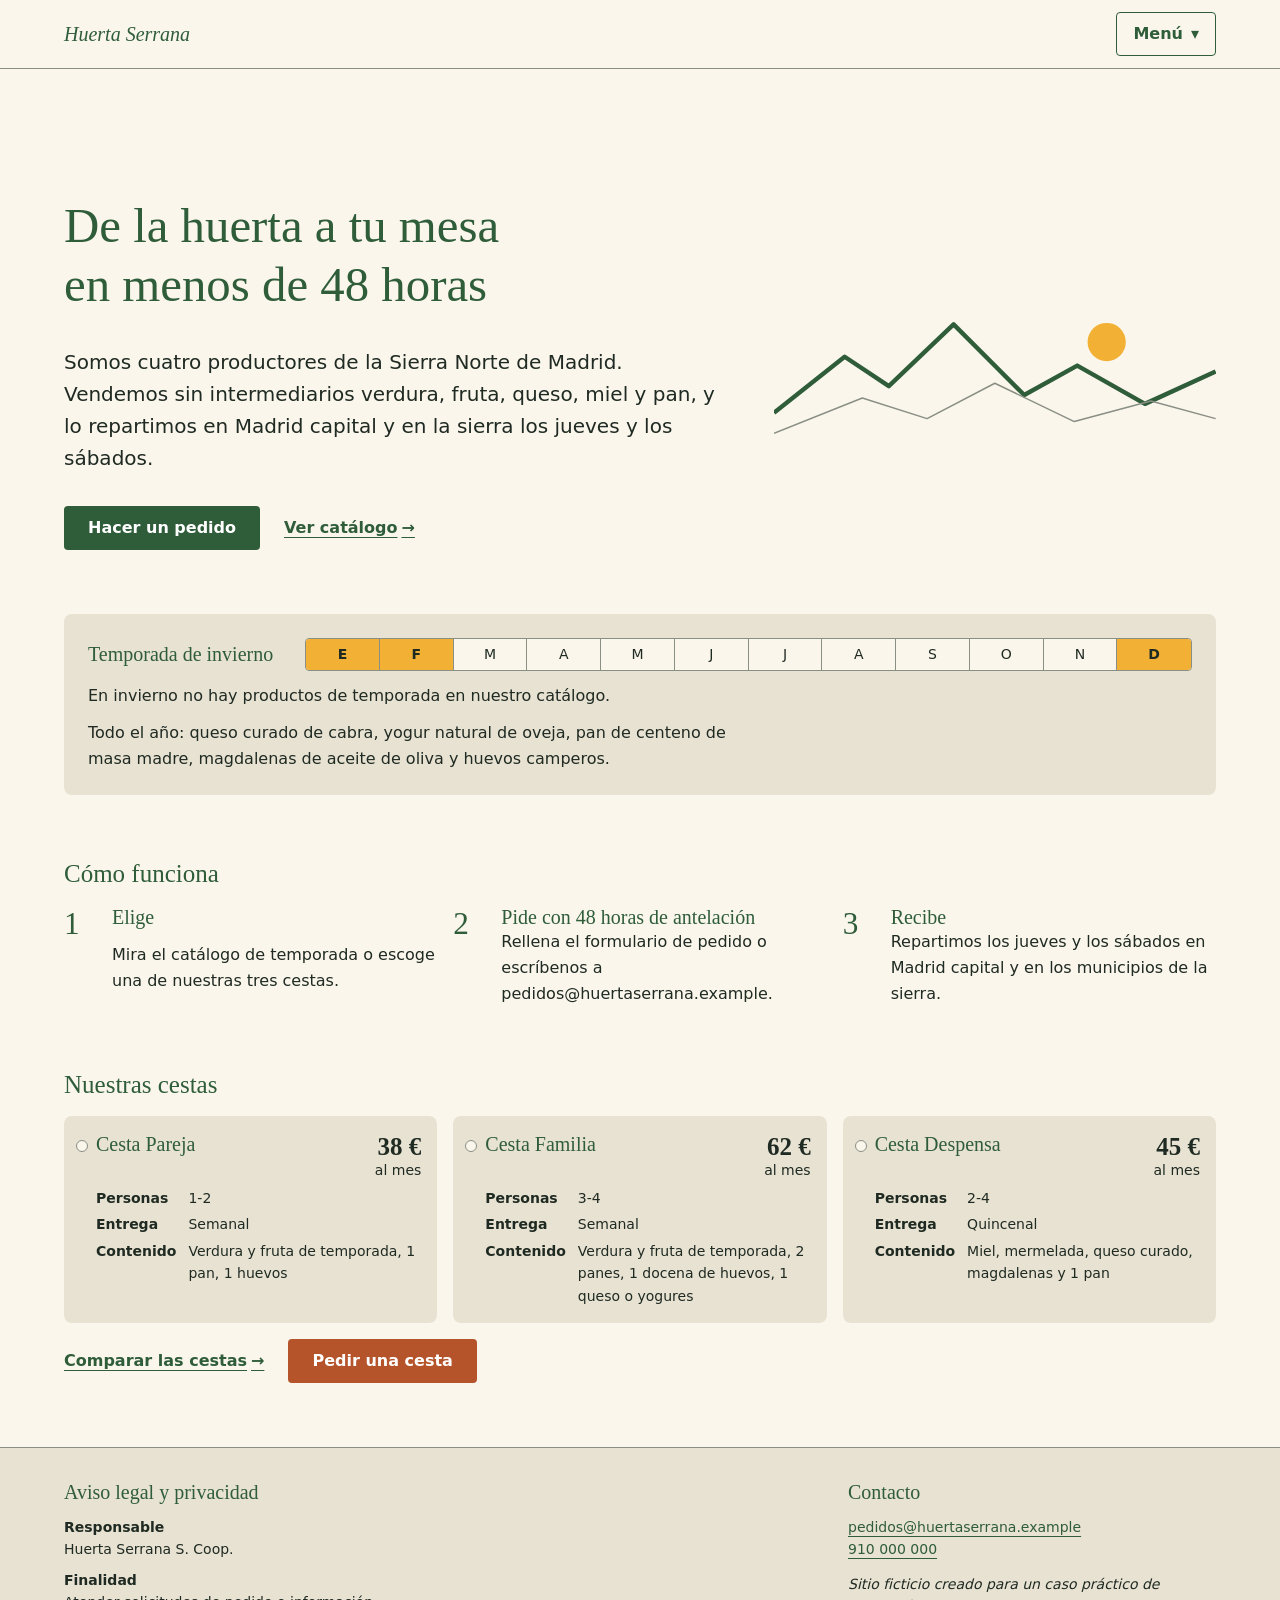
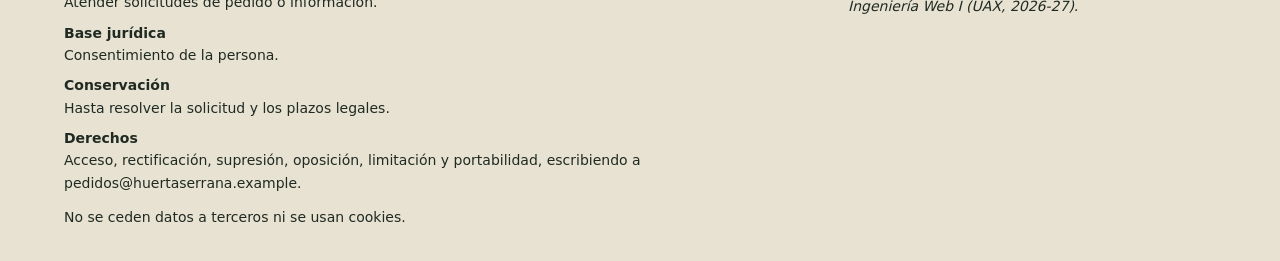
==== commit 85d5bfb0: "feat: aviso de temporada calculado con la fecha actual en JavaScript" ====
--- a/index.html
+++ b/index.html
@@ -10,6 +10,7 @@
     <link rel="stylesheet" href="css/base.css">
     <link rel="stylesheet" href="css/layout.css">
     <link rel="stylesheet" href="css/components.css">
+    <script type="module" src="js/main.js"></script>
   </head>
   <body>
     <a class="saltar" href="#contenido">Saltar al contenido</a>
--- a/css/tokens.css
+++ b/css/tokens.css
@@ -90,6 +90,7 @@
   --duracion: 200ms;
   --capa-menu: 10; /* El menú desplegable queda por encima del contenido */
   --tabla-min: 40rem; /* Ancho mínimo de la tabla de cestas antes de desplazarse */
+  --ancho-aside: 18rem; /* Columna lateral de Productores en escritorio */
 
   /* Breakpoints (no pueden ser variables dentro de @media, se documentan):
      48em = 768 px · 80em = 1280 px */
--- a/css/layout.css
+++ b/css/layout.css
@@ -183,3 +183,127 @@
 .pie__datos dd {
   margin-block-end: var(--espacio-2);
 }
+
+/* ==========================================================================
+   Adaptación a tableta y escritorio (fase D)
+   48em = 768 px · 80em = 1280 px. En em para que respeten el zoom de texto.
+   ========================================================================== */
+
+/* ---- Menú siempre visible desde 768 px ----------------------------------
+   El contenido de un <details> cerrado está oculto con content-visibility.
+   ::details-content permite mostrarlo sin abrirlo ni usar JavaScript.
+   @supports: si el navegador no lo entiende, se queda el botón «Menú». */
+@supports selector(::details-content) {
+  @media (min-width: 48em) {
+    .menu__boton {
+      display: none;
+    }
+
+    .menu::details-content {
+      content-visibility: visible;
+    }
+
+    .menu__nav {
+      position: static;
+      padding: 0;
+      background: none;
+      border: 0;
+      box-shadow: none;
+    }
+
+    .menu__lista {
+      display: flex;
+      gap: var(--espacio-5);
+    }
+  }
+}
+
+/* ---- Rejillas de tableta (≥ 768 px) ------------------------------------ */
+@media (min-width: 48em) {
+  main {
+    padding-block: var(--espacio-7) var(--espacio-8);
+  }
+
+  main > :is(section, aside, div) {
+    margin-block-start: var(--espacio-8);
+  }
+
+  .pasos__lista,
+  .cestas__lista {
+    grid-template-columns: repeat(3, 1fr);
+  }
+
+  .productores__fichas {
+    grid-template-columns: repeat(2, 1fr);
+  }
+
+  .pie {
+    grid-template-columns: 2fr 1fr;
+    column-gap: var(--espacio-7);
+  }
+}
+
+/* ---- Escritorio (≥ 1280 px) --------------------------------------------
+   Productores: fichas a la izquierda y el aside de datos como columna
+   lateral que acompaña al desplazarse. */
+@media (min-width: 80em) {
+  .productores {
+    grid-template-columns: 1fr var(--ancho-aside);
+    align-items: start;
+  }
+
+  .datos {
+    position: sticky;
+    top: var(--espacio-5);
+  }
+}
+
+/* ==========================================================================
+   Impresión (RF9): catálogo en papel para el mercado
+   --------------------------------------------------------------------------
+   Igual que el modo oscuro, solo se redefinen roles: fondo blanco, texto
+   Tinta y sin fondos de color (ahorran tinta). Se ocultan la navegación,
+   el filtro y el pie; las etiquetas no se cortan entre páginas.
+   ========================================================================== */
+@media print {
+  :root {
+    --ui-fondo: var(--color-blanco);
+    --ui-texto: var(--color-texto);
+    --ui-titulo: var(--color-texto);
+    --ui-enlace: var(--color-texto);
+    --ui-superficie: var(--color-blanco);
+    --ui-borde: var(--color-texto);
+  }
+
+  .saltar,
+  .menu,
+  .filtro,
+  .pie,
+  .portada__acciones,
+  .cestas__acciones,
+  .tabla-ayuda {
+    display: none;
+  }
+
+  .cabecera {
+    border: 0;
+  }
+
+  main {
+    padding-block: 0;
+  }
+
+  .catalogo__lista {
+    grid-template-columns: repeat(3, 1fr);
+    gap: var(--espacio-3);
+  }
+
+  .etiqueta {
+    border: var(--borde-fino) solid var(--ui-borde);
+    break-inside: avoid;
+  }
+
+  .etiqueta::before {
+    display: none;
+  }
+}
--- a/css/components.css
+++ b/css/components.css
@@ -478,3 +478,42 @@
   color: var(--ui-texto);
   font-style: italic;
 }
+
+/* ==========================================================================
+   Adaptación de componentes (fase D)
+   ========================================================================== */
+
+@media (min-width: 48em) {
+  /* Portada en dos columnas: texto a la izquierda, sierra a la derecha.
+     La ilustración va primera en el HTML (arriba en móvil). */
+  .portada {
+    grid-template-columns: 3fr 2fr;
+    align-items: center;
+    column-gap: var(--espacio-7);
+  }
+
+  .portada > :not(.portada__ilustracion) {
+    grid-column: 1;
+  }
+
+  .portada__ilustracion {
+    grid-column: 2;
+    grid-row: 1 / span 3;
+  }
+
+  /* Aviso de temporada: título, franja y textos en una cuadrícula */
+  .aviso {
+    grid-template-columns: auto 1fr;
+    align-items: center;
+    column-gap: var(--espacio-6);
+  }
+
+  .aviso__texto {
+    grid-column: 1 / -1;
+  }
+
+  /* La tabla ya cabe: sobra la indicación de deslizar */
+  .tabla-ayuda {
+    display: none;
+  }
+}
